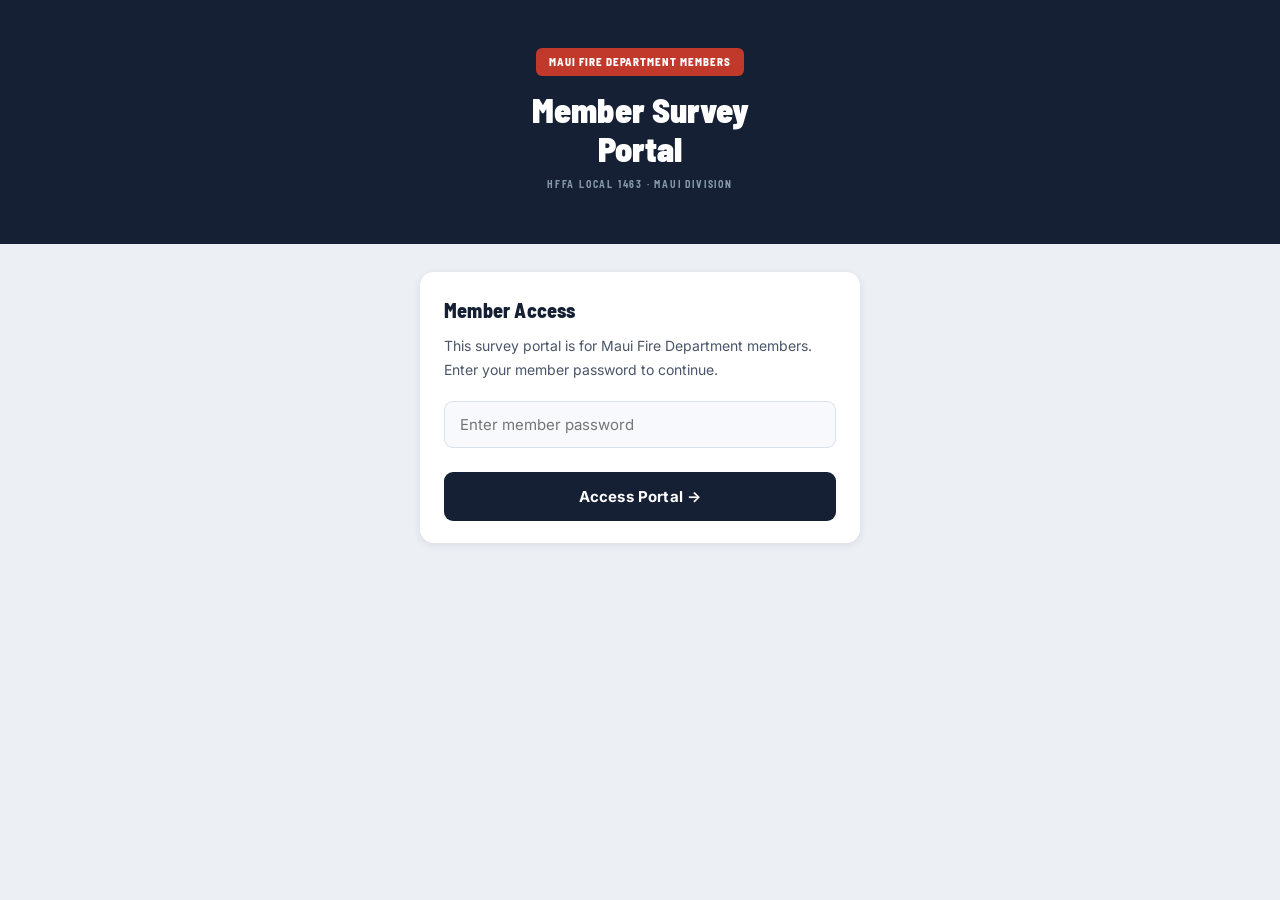
==== index.html @ 0fe0f9e1 "Initial commit via Netlify [skip ci]" ====
<!DOCTYPE html>
<html lang="en">
<head>
  <meta charset="UTF-8" />
  <meta name="viewport" content="width=device-width, initial-scale=1.0" />
  <title>Member Survey — HFFA Local 1463 Maui Division</title>
  <link rel="stylesheet" href="css/style.css" />
</head>
<body>

  <!-- ── PASSWORD GATE ── -->
  <div id="gate" class="gate-wrapper">
    <div class="gate-header">
      <div class="badge">Maui Fire Department Members</div>
      <h1>Member Survey<br>Portal</h1>
      <div class="org" style="margin-top:8px">HFFA Local 1463 · Maui Division</div>
    </div>
    <div class="gate-body">
      <div class="card">
        <h2>Member Access</h2>
        <p>This survey portal is for Maui Fire Department members. Enter your member password to continue.</p>
        <input type="password" id="pw-input" placeholder="Enter member password" onkeydown="if(event.key==='Enter') checkPw()" />
        <div id="pw-error" class="error-msg hidden">Incorrect password. Please try again.</div>
        <button class="btn btn-primary" style="width:100%;margin-top:12px" onclick="checkPw()">
          Access Portal →
        </button>
      </div>
    </div>
  </div>

  <!-- ── HOME (after auth) ── -->
  <div id="main" class="hidden">

    <header class="site-header">
      <div class="container">
        <div style="display:flex;justify-content:space-between;align-items:flex-start;flex-wrap:wrap;gap:10px">
          <div>
            <div class="badge">All Members — Please Fill Out Your Survey</div>
            <h1>Rank-for-Rank Recall<br>Member Surveys</h1>
            <div class="org">HFFA Local 1463 · Maui Division</div>
            <p class="tagline">R4R affects everyone — not just ranked members. Choose your survey below.</p>
          </div>
          <div class="nav-links">
            <a href="results.html" class="nav-link-btn">Live Results</a>
          </div>
        </div>
      </div>
    </header>

    <main class="container page-body">

      <!-- Survey choices -->
      <a href="survey.html" class="survey-choice survey-choice-ranked">
        <div class="survey-choice-label">Ranked Members</div>
        <div class="survey-choice-title">Firefighter II, FF III & Captain Survey →</div>
        <div class="survey-choice-sub">R4R hours, the apparatus restriction, the TA double standard, and proposed changes.</div>
      </a>

      <a href="ff1-survey.html" class="survey-choice survey-choice-ff1">
        <div class="survey-choice-label">Firefighter I</div>
        <div class="survey-choice-title">Firefighter I Survey →</div>
        <div class="survey-choice-sub">Your experience with R4R, crew safety, relocations, and whether the policy accounts for you.</div>
      </a>

      <!-- About section -->
      <div class="card" style="margin-top:8px">
        <h2>What these surveys are about</h2>
        <p>The CBA guarantees every ranked member 288 hours of R4R opportunity per fiscal year. The department's current policy restricts that recall to the same apparatus class only. Here is what that means in practice:</p>

        <div class="apparatus-chart">
          <div class="chart-header">
            <span>Apparatus</span>
            <span>Accessible R4R Counterparts</span>
          </div>
          <div id="chart-rows"></div>
          <div class="chart-legend">
            <span><strong style="color:var(--navy)">Bold</strong> = accessible under current restriction</span>
            <span style="color:var(--light)">/ total = exists but impractical</span>
          </div>
        </div>

        <p>Nearly every FF III and Captain was trained through engine companies at some point. A FF I can TA to FF III on almost any apparatus. R4R affects the whole crew — including FF Is who may be relocated when ranked members work back-12 shifts. Both voices matter.</p>
      </div>

      <div class="notice-box notice-blue">
        <strong>Both surveys are completely anonymous.</strong> No names, badge numbers, or identifying information are collected or stored.
      </div>

      <p class="meta-text">Each survey takes about 5 minutes · Results are visible to all members</p>

    </main>
  </div>

  <script>
    const APPARATUS = [
      { name: "Engine",  accessible: 13, total: 14, note: null, zero: false },
      { name: "Tanker",  accessible: 3,  total: 7,  note: "3 at remote/off-island stations (Hana, Lanai, Molokai)", zero: false },
      { name: "BC Aid",  accessible: 5,  total: 6,  note: "Split 3 per battalion", zero: false },
      { name: "Ladder",  accessible: 1,  total: 2,  note: "Single counterpart on the other side of the island", zero: false },
      { name: "Hazmat",  accessible: 0,  total: 1,  note: "No counterparts exist anywhere in the county", zero: true },
      { name: "Rescue",  accessible: 0,  total: 1,  note: "No counterparts exist anywhere in the county", zero: true },
    ];

    function checkPw() {
      const val = document.getElementById("pw-input").value.trim().toLowerCase();
      if (val === "mauifire") {
        sessionStorage.setItem("r4r_auth", "1");
        showMain();
      } else {
        document.getElementById("pw-error").classList.remove("hidden");
        document.getElementById("pw-input").classList.add("input-error");
      }
    }

    function showMain() {
      document.getElementById("gate").classList.add("hidden");
      document.getElementById("main").classList.remove("hidden");
      buildChart();
    }

    function buildChart() {
      const MAX = 13;
      document.getElementById("chart-rows").innerHTML = APPARATUS.map((d) => {
        const pct   = d.accessible === 0 ? 2 : Math.round((d.accessible / MAX) * 100);
        const color = d.accessible === 0 ? "#C0392B" : "#162035";
        const opacity = d.accessible === 0 ? "0.35" : "1";
        const countHtml = d.accessible === 0
          ? `<span style="color:var(--red);font-weight:700">0</span>`
          : `<strong>${d.accessible}</strong><span class="of-total"> / ${d.total - 1}</span>`;
        return `<div class="chart-row ${d.zero ? "chart-row-zero" : ""}">
          <div class="chart-row-inner">
            <div class="chart-label">${d.name}</div>
            <div class="chart-bar-wrap"><div class="chart-bar" style="width:${pct}%;background:${color};opacity:${opacity}"></div></div>
            <div class="chart-count ${d.zero ? "zero" : ""}">${countHtml}</div>
          </div>
          ${d.note ? `<div class="chart-note">${d.note}</div>` : ""}
        </div>`;
      }).join("");
    }

    if (sessionStorage.getItem("r4r_auth") === "1") showMain();
  </script>
</body>
</html>
---- css/style.css ----
/* ── First Due Theme — HFFA Local 1463 Maui Division ─────────────────────────
   Fonts: Barlow Semi Condensed (headers/labels) + Inter (body/questions/buttons)
   Palette: Navy #162035 · Red #C0392B · Teal #0E7490 · Warm slate background
──────────────────────────────────────────────────────────────────────────── */

@import url('https://fonts.googleapis.com/css2?family=Barlow+Semi+Condensed:wght@600;700;800;900&family=Inter:wght@400;500;600;700;800&display=swap');

:root {
  /* Colors */
  --navy:    #162035;
  --navy2:   #1E2E4A;
  --red:     #C0392B;
  --teal:    #0E7490;
  --bg:      #ECF0F5;
  --card:    #FFFFFF;
  --text:    #1E293B;
  --body:    #4A5568;
  --light:   #7A8FA6;
  --border:  #D8E0EA;
  --lgray:   #EFF2F6;
  --input-bg:#F7F9FC;
  --blue-bg: #EFF6FF;
  --blue-bd: #BFDBFE;
  --blue-tx: #1D4ED8;
  --teal-bg: #ECFEFF;
  --teal-bd: #A5F3FC;
  --green:   #16A34A;
  --radius:  14px;
  --radius-sm: 9px;
  --shadow:  0 2px 8px rgba(22,32,53,0.09);
  --shadow-sm: 0 1px 3px rgba(22,32,53,0.07);

  /* Fonts */
  --font-head: 'Barlow Semi Condensed', system-ui, sans-serif;
  --font-body: 'Inter', system-ui, -apple-system, sans-serif;
}

*, *::before, *::after { box-sizing: border-box; margin: 0; padding: 0; }
html { font-size: 16px; -webkit-text-size-adjust: 100%; }

body {
  font-family: var(--font-body);
  font-size: 15px;
  background: var(--bg);
  color: var(--text);
  min-height: 100vh;
  line-height: 1.6;
  -webkit-font-smoothing: antialiased;
  -moz-osx-font-smoothing: grayscale;
}

a { color: inherit; text-decoration: none; }

/* ── Layout ── */
.container { max-width: 620px; margin: 0 auto; padding: 0 20px; }
.page-body { padding: 24px 20px 56px; }

/* ── Site Header ── */
.site-header { background: var(--navy); padding: 36px 24px 30px; }
.site-header .container { padding: 0; }

.badge {
  display: inline-block; background: var(--red); color: #fff;
  font-family: var(--font-head); font-size: 11px; font-weight: 800;
  letter-spacing: 0.09em; text-transform: uppercase;
  padding: 5px 13px; border-radius: 6px; margin-bottom: 14px;
}
.badge-ff1 { background: var(--teal); }

.site-header h1 {
  font-family: var(--font-head); color: #fff;
  font-size: 34px; font-weight: 900; line-height: 1.1; margin-bottom: 6px;
}
.org {
  font-family: var(--font-head); font-size: 10px; font-weight: 700;
  color: #8899AA; letter-spacing: 0.18em; text-transform: uppercase; margin-bottom: 12px;
}
.tagline { color: #8899AA; font-size: 14px; line-height: 1.7; font-weight: 400; }

/* ── Cards ── */
.card {
  background: var(--card); border-radius: var(--radius);
  padding: 22px 24px; box-shadow: var(--shadow); margin-bottom: 14px;
}
.card h2 {
  font-family: var(--font-head); font-size: 17px; font-weight: 800;
  color: var(--navy); margin-bottom: 10px; letter-spacing: 0.01em;
}
.card p { font-size: 14px; color: var(--body); line-height: 1.8; margin-bottom: 10px; font-weight: 400; }
.card p:last-child { margin-bottom: 0; }

/* ── Notices ── */
.notice-box {
  border-radius: var(--radius-sm); padding: 13px 16px;
  font-size: 13px; font-weight: 500; line-height: 1.65; margin-bottom: 20px;
}
.notice-blue { background: var(--blue-bg); border: 1.5px solid var(--blue-bd); color: var(--blue-tx); }
.notice-teal { background: var(--teal-bg); border: 1.5px solid var(--teal-bd); color: var(--teal); }

/* ── Buttons ── */
.btn {
  display: inline-block; border: none; border-radius: var(--radius-sm);
  padding: 15px 24px; font-family: var(--font-body); font-size: 15px;
  font-weight: 700; cursor: pointer; text-align: center;
  transition: opacity 0.15s, transform 0.1s; letter-spacing: 0.01em;
}
.btn:hover { opacity: 0.92; }
.btn:active { transform: scale(0.98); }
.btn:disabled { opacity: 0.4; cursor: default; transform: none; }

.btn-primary { background: var(--navy); color: #fff; }
.btn-teal    { background: var(--teal); color: #fff; }
.btn-secondary { background: var(--lgray); color: var(--navy); }
.btn-outline { background: transparent; border: 1.5px solid var(--border); color: var(--body); }
.btn-large { width: 100%; padding: 17px; font-size: 16px; margin-bottom: 12px; display: block; }

/* ── Inputs ── */
input[type="password"], input[type="text"], textarea {
  width: 100%; border: 1.5px solid var(--border); border-radius: var(--radius-sm);
  padding: 13px 15px; font-size: 15px; font-family: var(--font-body);
  color: var(--text); background: var(--input-bg); outline: none;
  transition: border-color 0.15s, box-shadow 0.15s;
}
input[type="password"]:focus, input[type="text"]:focus, textarea:focus {
  border-color: var(--navy); box-shadow: 0 0 0 3px rgba(22,32,53,0.1);
}
input.input-error { border-color: var(--red); }
textarea { resize: vertical; line-height: 1.65; }

/* ── Messages ── */
.error-msg { font-size: 13px; font-weight: 600; color: var(--red); margin-top: 8px; }
.hidden { display: none !important; }
.meta-text { font-size: 13px; color: var(--light); text-align: center; margin-top: 8px; font-weight: 500; }

/* ── Gate Page ── */
.gate-wrapper { min-height: 100vh; display: flex; flex-direction: column; }
.gate-header { background: var(--navy); padding: 48px 24px 40px; text-align: center; }
.gate-header h1 {
  font-family: var(--font-head); color: #fff;
  font-size: 34px; font-weight: 900; line-height: 1.15; margin-bottom: 8px;
}
.gate-body { flex: 1; display: flex; align-items: flex-start; justify-content: center; padding: 28px 20px; }
.gate-body .card { width: 100%; max-width: 440px; }
.gate-body h2 {
  font-family: var(--font-head); font-size: 20px; font-weight: 800;
  color: var(--navy); margin-bottom: 8px;
}
.gate-body p { font-size: 14px; color: var(--body); margin-bottom: 18px; line-height: 1.75; }
.gate-body input { margin-bottom: 12px; }

/* ── Survey choice cards ── */
.survey-choice {
  display: block; border-radius: var(--radius); padding: 22px 24px;
  margin-bottom: 12px; cursor: pointer; text-decoration: none;
  transition: opacity 0.15s, transform 0.1s;
}
.survey-choice:hover { opacity: 0.93; transform: translateY(-1px); }
.survey-choice:active { transform: translateY(0); }
.survey-choice-ranked { background: var(--navy); }
.survey-choice-ff1    { background: var(--teal); }
.survey-choice-label {
  font-family: var(--font-head); font-size: 11px; font-weight: 800;
  letter-spacing: 0.12em; text-transform: uppercase; color: rgba(255,255,255,0.5);
  margin-bottom: 4px;
}
.survey-choice-title {
  font-family: var(--font-head); font-size: 20px; font-weight: 800;
  color: #fff; margin-bottom: 4px; letter-spacing: 0.01em;
}
.survey-choice-sub { font-size: 13px; font-weight: 400; color: rgba(255,255,255,0.65); line-height: 1.55; }

/* ── Apparatus Chart ── */
.apparatus-chart { border: 1.5px solid var(--border); border-radius: 10px; overflow: hidden; margin: 16px 0; }
.chart-header { background: var(--navy); display: flex; justify-content: space-between; padding: 9px 14px; }
.chart-header span { font-family: var(--font-head); font-size: 11px; font-weight: 800; color: #fff; text-transform: uppercase; letter-spacing: 0.1em; }
.chart-header span:last-child { color: #8899AA; font-size: 10px; }
.chart-row { padding: 10px 14px; border-bottom: 1px solid #EDF0F5; }
.chart-row:nth-child(even) { background: #F8FAFC; }
.chart-row:last-child { border-bottom: none; }
.chart-row.chart-row-zero { background: #FEF2F2; }
.chart-row-inner { display: flex; align-items: center; gap: 10px; }
.chart-label { width: 54px; font-size: 12px; font-weight: 800; flex-shrink: 0; color: var(--navy); font-family: var(--font-head); letter-spacing: 0.02em; }
.chart-row-zero .chart-label { color: var(--red); }
.chart-bar-wrap { flex: 1; background: #E2E8F0; border-radius: 4px; height: 9px; overflow: hidden; }
.chart-bar { height: 9px; border-radius: 4px; transition: width 0.5s ease; }
.chart-count { font-size: 12px; font-weight: 700; color: var(--text); white-space: nowrap; flex-shrink: 0; min-width: 54px; text-align: right; }
.chart-count .of-total { font-weight: 400; color: var(--light); font-size: 11px; }
.chart-count.zero { color: var(--red); font-weight: 800; }
.chart-note { font-size: 11px; color: var(--light); font-style: italic; padding-left: 64px; margin-top: 3px; line-height: 1.4; }
.chart-row-zero .chart-note { color: #E57373; }
.chart-legend { background: var(--lgray); padding: 7px 14px; display: flex; gap: 16px; flex-wrap: wrap; }
.chart-legend span { font-size: 11px; color: var(--light); }

/* ── Survey Wrapper ── */
.survey-wrapper { display: flex; flex-direction: column; height: 100vh; }

/* Survey Header */
.survey-header { background: var(--navy); padding: 18px 20px 22px; flex-shrink: 0; }
.survey-header.ff1-header { background: var(--teal); }
.survey-header .container { padding: 0; }

.progress-bar { display: flex; gap: 4px; margin-bottom: 16px; }
.progress-seg { flex: 1; height: 4px; border-radius: 2px; background: rgba(255,255,255,0.15); transition: background 0.3s; }
.progress-seg.active { background: var(--red); }
.ff1-header .progress-seg.active { background: rgba(255,255,255,0.9); }

.section-counter {
  font-family: var(--font-head); font-size: 11px; font-weight: 700;
  color: rgba(255,255,255,0.45); letter-spacing: 0.14em; text-transform: uppercase; margin-bottom: 4px;
}
.survey-header h2 {
  font-family: var(--font-head); color: #fff;
  font-size: 26px; font-weight: 900; line-height: 1.15; margin-bottom: 6px;
}
.section-subtitle { color: rgba(255,255,255,0.6); font-size: 13px; line-height: 1.55; font-weight: 400; }
.ff1-header .section-subtitle { color: rgba(255,255,255,0.65); }

.survey-body { flex: 1; overflow-y: auto; padding: 18px 16px 12px; }

/* Bottom nav */
.survey-nav { flex-shrink: 0; background: #fff; border-top: 1px solid var(--border); padding: 14px 20px; }
.survey-nav .container { display: flex; gap: 10px; padding: 0; }

/* ── Question Cards ── */
.q-card {
  background: var(--card); border-radius: var(--radius);
  padding: 20px 20px 22px; margin-bottom: 14px; box-shadow: var(--shadow-sm);
  border: 1px solid rgba(216,224,234,0.6);
}
.q-text {
  font-size: 15px; font-weight: 600; color: var(--text);
  line-height: 1.6; margin-bottom: 16px; letter-spacing: -0.01em;
}
.q-required { color: var(--red); }

/* Pill options */
.pill-group { display: flex; flex-wrap: wrap; gap: 9px; }

.pill-btn {
  padding: 10px 15px; border-radius: var(--radius-sm);
  border: 1.5px solid var(--border); background: var(--input-bg);
  color: var(--text); font-size: 14px; font-weight: 500;
  cursor: pointer; font-family: var(--font-body); line-height: 1.45;
  text-align: left; transition: all 0.12s;
}
.pill-btn:hover { border-color: #94A3B8; background: #F1F4F8; }
.pill-btn.selected {
  border: 2px solid var(--navy); background: var(--navy);
  color: #fff; font-weight: 700;
}
.ff1-survey .pill-btn.selected { border-color: var(--teal); background: var(--teal); }

/* Multi select */
.multi-hint { font-size: 12px; color: var(--light); font-style: italic; margin-bottom: 11px; font-weight: 500; }

.multi-btn {
  display: flex; align-items: center; gap: 9px; padding: 10px 15px;
  border-radius: var(--radius-sm); border: 1.5px solid var(--border);
  background: var(--input-bg); color: var(--text); font-size: 14px;
  font-weight: 500; cursor: pointer; font-family: var(--font-body);
  line-height: 1.45; text-align: left; transition: all 0.12s;
}
.multi-btn:hover { border-color: #94A3B8; background: #F1F4F8; }
.multi-btn.selected {
  border: 2px solid var(--navy); background: var(--navy);
  color: #fff; font-weight: 700;
}
.ff1-survey .multi-btn.selected { border-color: var(--teal); background: var(--teal); }

.checkbox-box {
  width: 16px; height: 16px; border-radius: 4px;
  border: 1.5px solid #94A3B8; background: transparent;
  display: flex; align-items: center; justify-content: center;
  font-size: 11px; font-weight: 900; color: #fff; flex-shrink: 0; transition: all 0.12s;
}
.multi-btn.selected .checkbox-box { background: var(--red); border-color: var(--red); }

/* Scale */
.scale-group { display: grid; grid-template-columns: repeat(5, 1fr); gap: 5px; }

.scale-btn {
  padding: 11px 4px; border-radius: var(--radius-sm);
  border: 1.5px solid var(--border); background: var(--input-bg);
  color: var(--text); font-size: 12px; font-weight: 600;
  cursor: pointer; font-family: var(--font-body); text-align: center;
  line-height: 1.3; transition: all 0.12s;
}
.scale-btn:hover { border-color: #94A3B8; background: #F1F4F8; }
.scale-btn.selected {
  border: 2px solid var(--navy); background: var(--navy);
  color: #fff; font-weight: 700;
}
.ff1-survey .scale-btn.selected { border-color: var(--teal); background: var(--teal); }

.scale-selected-label {
  margin-top: 9px; font-size: 13px; font-weight: 700;
  color: var(--navy); min-height: 20px;
}

/* ── Results Header ── */
.results-header { background: var(--navy); padding: 20px 24px 18px; }
.results-header .container { padding: 0; }
.results-header h1 {
  font-family: var(--font-head); color: #fff;
  font-size: 26px; font-weight: 900; margin-bottom: 2px;
}
.results-meta { font-size: 12px; color: #8899AA; margin-top: 6px; font-weight: 500; }
.results-meta a { color: #60A5FA; text-decoration: underline; }

/* Summary strip */
.summary-strip { display: flex; gap: 10px; margin-bottom: 14px; }
.summary-card { flex: 1; border-radius: var(--radius); padding: 16px 18px; color: #fff; }
.summary-card.ranked-card { background: var(--navy); }
.summary-card.ff1-card    { background: var(--teal); }
.summary-card.total-card-sm { background: #374151; }
.summary-number { font-family: var(--font-head); font-size: 38px; font-weight: 900; line-height: 1; }
.summary-label { font-size: 12px; font-weight: 600; color: rgba(255,255,255,0.6); margin-top: 4px; }

.refresh-btn {
  background: rgba(255,255,255,0.1); border: none; color: #fff; border-radius: 8px;
  padding: 9px 14px; font-size: 13px; font-weight: 600; cursor: pointer;
  font-family: var(--font-body); transition: background 0.15s;
}
.refresh-btn:hover { background: rgba(255,255,255,0.18); }

/* Results blocks */
.results-block {
  background: var(--card); border-radius: var(--radius);
  padding: 20px 22px; margin-bottom: 12px; box-shadow: var(--shadow-sm);
  border: 1px solid rgba(216,224,234,0.5);
}
.block-title {
  font-family: var(--font-head); font-size: 12px; font-weight: 900;
  color: var(--navy); text-transform: uppercase; letter-spacing: 0.12em;
  padding-bottom: 10px; margin-bottom: 16px; border-bottom: 2px solid var(--lgray);
}

.result-group { margin-bottom: 24px; }
.result-label {
  font-size: 12px; font-weight: 700; color: var(--text);
  text-transform: uppercase; letter-spacing: 0.07em; margin-bottom: 10px;
}
.multi-note { font-weight: 400; font-size: 11px; color: var(--light); font-style: italic; text-transform: none; letter-spacing: 0; }

.result-row { margin-bottom: 10px; }
.result-row-top { display: flex; justify-content: space-between; align-items: baseline; margin-bottom: 4px; gap: 8px; }
.result-row-option { font-size: 13px; font-weight: 500; color: var(--text); line-height: 1.4; flex: 1; }
.result-row-count { font-size: 12px; font-weight: 700; color: var(--navy); white-space: nowrap; }
.result-row-count .pct { font-weight: 400; color: var(--light); }

.bar-bg { background: #E2E8F0; border-radius: 3px; height: 8px; }
.bar-fill { height: 8px; border-radius: 3px; transition: width 0.5s ease; }
.bar-fill-navy { background: var(--navy); }
.bar-fill-teal { background: var(--teal); }

.no-data { font-size: 13px; color: var(--light); font-style: italic; font-weight: 500; }

/* ── Comparison Block ── */
.comparison-block {
  background: var(--card); border-radius: var(--radius);
  padding: 20px 22px; margin-bottom: 14px; box-shadow: var(--shadow);
  border: 1px solid rgba(216,224,234,0.5);
}
.comparison-title {
  font-family: var(--font-head); font-size: 12px; font-weight: 900;
  color: #374151; text-transform: uppercase; letter-spacing: 0.12em;
  padding-bottom: 10px; margin-bottom: 8px; border-bottom: 2px solid var(--lgray);
}
.comparison-legend { display: flex; gap: 16px; margin-bottom: 18px; flex-wrap: wrap; }
.legend-item { display: flex; align-items: center; gap: 7px; font-size: 13px; font-weight: 600; color: var(--text); }
.legend-dot { width: 11px; height: 11px; border-radius: 2px; flex-shrink: 0; }
.legend-dot-navy { background: var(--navy); }
.legend-dot-teal  { background: var(--teal); }

.priority-row { margin-bottom: 18px; }
.priority-name { font-size: 14px; font-weight: 600; color: var(--text); margin-bottom: 9px; line-height: 1.4; }
.priority-bar-row { display: flex; align-items: center; gap: 9px; margin-bottom: 5px; }
.priority-bar-label { font-family: var(--font-head); font-size: 11px; font-weight: 800; width: 54px; flex-shrink: 0; text-transform: uppercase; letter-spacing: 0.06em; }
.priority-bar-label.ranked-label { color: var(--navy); }
.priority-bar-label.ff1-label    { color: var(--teal); }
.priority-bar-track { flex: 1; background: #E2E8F0; border-radius: 3px; height: 9px; }
.priority-bar-fill { height: 9px; border-radius: 3px; transition: width 0.5s ease; min-width: 2px; }
.priority-pct { font-size: 12px; font-weight: 700; min-width: 38px; text-align: right; flex-shrink: 0; }
.priority-pct.ranked-pct { color: var(--navy); }
.priority-pct.ff1-pct    { color: var(--teal); }

/* Text responses */
.text-response {
  background: var(--input-bg); border-left: 3px solid var(--navy);
  padding: 11px 15px; margin-bottom: 9px; border-radius: 0 7px 7px 0;
  font-size: 14px; color: var(--text); line-height: 1.7; font-weight: 400;
}
.text-response.ff1-response { border-left-color: var(--teal); }

/* Loading */
.loading { text-align: center; padding: 60px 20px; color: var(--light); font-size: 15px; font-weight: 500; }

/* ── Thanks Page ── */
.thanks-wrapper {
  min-height: 100vh; background: var(--navy);
  display: flex; flex-direction: column; align-items: center; justify-content: center;
  padding: 24px; text-align: center;
}
.thanks-wrapper.ff1-thanks { background: var(--teal); }
.thanks-emoji { font-size: 58px; margin-bottom: 22px; }
.thanks-wrapper h1 {
  font-family: var(--font-head); color: #fff;
  font-size: 32px; font-weight: 900; margin-bottom: 14px; line-height: 1.15;
}
.thanks-wrapper p {
  color: rgba(255,255,255,0.65); font-size: 15px; line-height: 1.8;
  max-width: 360px; margin: 0 auto 28px; font-weight: 400;
}
.thanks-footer {
  font-family: var(--font-head); font-size: 11px; font-weight: 700;
  color: rgba(255,255,255,0.25); letter-spacing: 0.16em; text-transform: uppercase; margin-top: 20px;
}

/* ── Nav ── */
.nav-links { display: flex; gap: 8px; }
.nav-link-btn {
  background: rgba(255,255,255,0.1); border: none; color: #fff; border-radius: 8px;
  padding: 8px 13px; font-size: 13px; font-weight: 600; cursor: pointer;
  font-family: var(--font-body); text-decoration: none; display: inline-block; transition: background 0.15s;
}
.nav-link-btn:hover { background: rgba(255,255,255,0.18); }

/* ── Top 3 Priority Picker ── */
.top3-hint { font-size: 12px; font-weight: 500; color: var(--light); font-style: italic; margin-bottom: 9px; }
.top3-status {
  font-family: var(--font-head); font-size: 15px; font-weight: 800;
  color: var(--navy); margin-bottom: 14px; min-height: 24px;
  letter-spacing: 0.01em; transition: color 0.2s;
}
.ff1-survey .top3-status { color: var(--teal); }
.top3-status.done { color: var(--green); }

.top3-grid { display: flex; flex-direction: column; gap: 9px; }

.top3-btn {
  position: relative; width: 100%;
  padding: 13px 15px 13px 50px;
  border-radius: var(--radius-sm); border: 1.5px solid var(--border);
  background: var(--input-bg); color: var(--text);
  font-size: 14px; font-weight: 500; cursor: pointer;
  font-family: var(--font-body); text-align: left; transition: all 0.15s; line-height: 1.45;
}
.top3-btn:hover:not(.dimmed):not(.selected) { border-color: #94A3B8; background: #F1F4F8; }
.top3-btn.selected {
  border: 2px solid var(--navy); background: var(--navy);
  color: #fff; font-weight: 700;
}
.ff1-survey .top3-btn.selected { border-color: var(--teal); background: var(--teal); }
.top3-btn.dimmed { opacity: 0.32; cursor: default; pointer-events: none; }

.top3-rank {
  position: absolute; left: 12px; top: 50%; transform: translateY(-50%);
  width: 26px; height: 26px; border-radius: 50%;
  background: var(--red); color: #fff;
  font-family: var(--font-head); font-size: 14px; font-weight: 900;
  display: flex; align-items: center; justify-content: center; flex-shrink: 0;
}
.top3-rank.hidden { display: none; }

/* ── Rating Grid (legacy, kept for compatibility) ── */
.rating-hint {
  display: flex; justify-content: space-between;
  font-size: 12px; font-weight: 500; color: var(--light); font-style: italic; margin-bottom: 14px;
}
.rating-grid { display: flex; flex-direction: column; gap: 14px; }
.rating-item-name { font-size: 14px; font-weight: 600; color: var(--text); margin-bottom: 8px; line-height: 1.4; }
.rating-buttons { display: grid; grid-template-columns: repeat(10, 1fr); gap: 3px; }
.rating-btn {
  border-radius: 5px; border: 1.5px solid var(--border); background: var(--input-bg);
  color: var(--text); font-size: 12px; font-weight: 500; cursor: pointer;
  font-family: var(--font-body); text-align: center; padding: 7px 0; transition: all 0.1s; line-height: 1;
}
.rating-btn:hover { border-color: var(--navy); background: var(--lgray); }
.rating-btn.selected { background: var(--navy); border-color: var(--navy); color: #fff; font-weight: 800; }
.ff1-survey .rating-btn:hover { border-color: var(--teal); }
.ff1-survey .rating-btn.selected { background: var(--teal); border-color: var(--teal); }
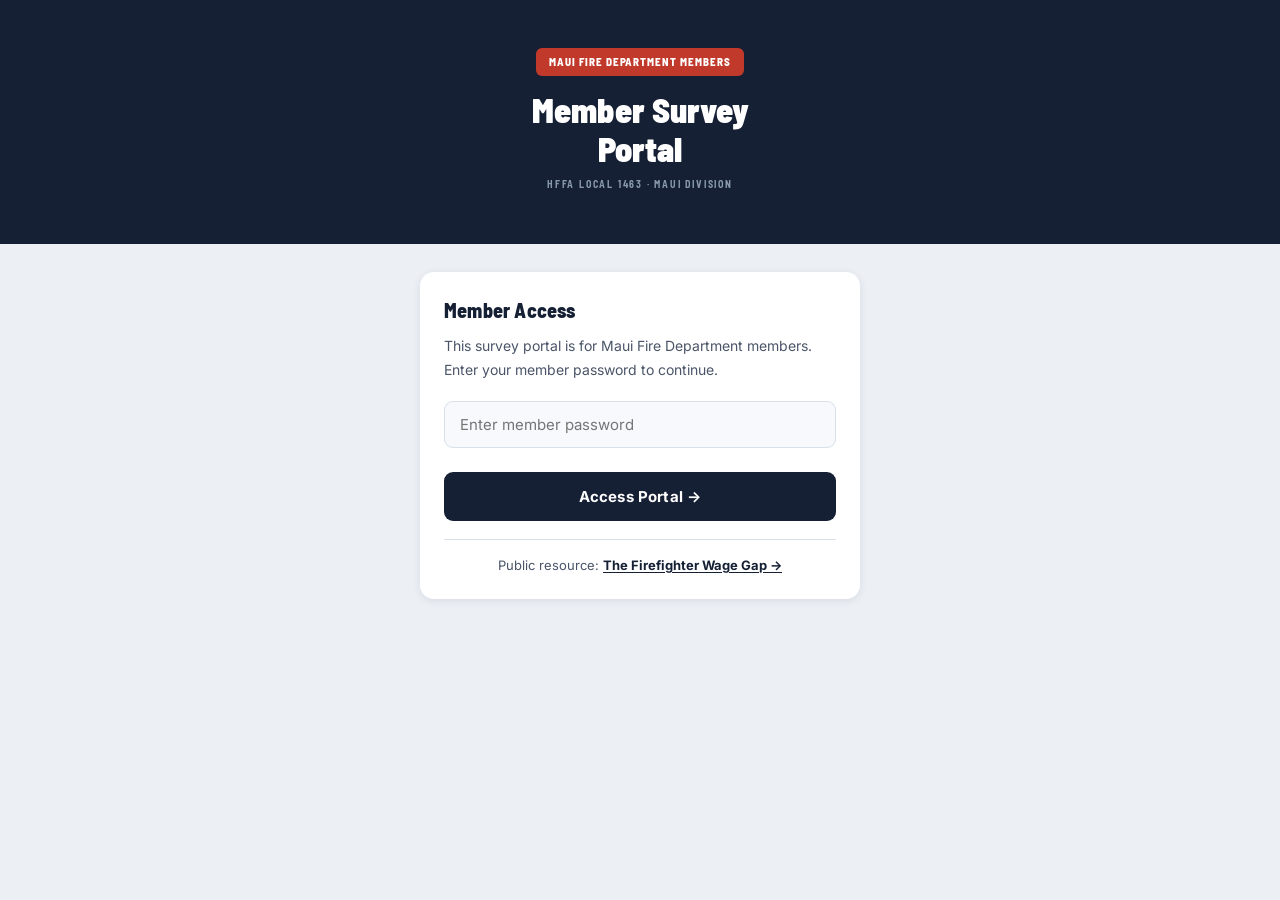
==== commit 1f62fa53: "portal: add wage-gap link to nav and public gate Link the public wages.mauifirepulse.com (BU-11 Purc" ====
--- a/index.html
+++ b/index.html
@@ -24,6 +24,9 @@
         <button class="btn btn-primary" style="width:100%;margin-top:12px" onclick="checkPw()">
           Access Portal →
         </button>
+        <p style="text-align:center;margin:18px 0 0;padding-top:14px;border-top:1px solid var(--border);font-size:13px;color:var(--body)">
+          Public resource: <a href="https://wages.mauifirepulse.com" target="_blank" rel="noopener" style="color:var(--navy);font-weight:700;text-decoration:underline;text-underline-offset:2px">The Firefighter Wage Gap →</a>
+        </p>
       </div>
     </div>
   </div>
@@ -31,19 +34,22 @@
   <!-- ── HOME (after auth) ── -->
   <div id="main" class="hidden">
 
+    <nav class="portal-nav" aria-label="Survey portal">
+      <a href="index.html" aria-current="page">Home</a>
+      <a href="survey.html">Ranked Survey</a>
+      <a href="ff1-survey.html">FF I Survey</a>
+      <a href="results.html">Live Results</a>
+      <a href="survey_share.html">Share Results</a>
+      <a href="cba.html">CBA Reference</a>
+      <a href="https://wages.mauifirepulse.com" target="_blank" rel="noopener">Wage Gap</a>
+    </nav>
+
     <header class="site-header">
       <div class="container">
-        <div style="display:flex;justify-content:space-between;align-items:flex-start;flex-wrap:wrap;gap:10px">
-          <div>
-            <div class="badge">All Members — Please Fill Out Your Survey</div>
-            <h1>Rank-for-Rank Recall<br>Member Surveys</h1>
-            <div class="org">HFFA Local 1463 · Maui Division</div>
-            <p class="tagline">R4R affects everyone — not just ranked members. Choose your survey below.</p>
-          </div>
-          <div class="nav-links">
-            <a href="results.html" class="nav-link-btn">Live Results</a>
-          </div>
-        </div>
+        <div class="badge">All Members — Please Fill Out Your Survey</div>
+        <h1>Rank-for-Rank Recall<br>Member Surveys</h1>
+        <div class="org">HFFA Local 1463 · Maui Division</div>
+        <p class="tagline">R4R affects everyone — not just ranked members. Choose your survey below.</p>
       </div>
     </header>
 
@@ -80,6 +86,7 @@
         </div>
 
         <p>Nearly every FF III and Captain was trained through engine companies at some point. A FF I can TA to FF III on almost any apparatus. R4R affects the whole crew — including FF Is who may be relocated when ranked members work back-12 shifts. Both voices matter.</p>
+        <p style="margin-top:4px"><a href="cba.html" style="color:var(--navy);font-weight:700;text-decoration:underline;text-underline-offset:2px">Read the actual CBA language — R4R, Temporary Assignments & Substitution →</a></p>
       </div>
 
       <div class="notice-box notice-blue">
@@ -101,14 +108,24 @@
       { name: "Rescue",  accessible: 0,  total: 1,  note: "No counterparts exist anywhere in the county", zero: true },
     ];
 
-    function checkPw() {
-      const val = document.getElementById("pw-input").value.trim().toLowerCase();
-      if (val === "mauifire") {
-        sessionStorage.setItem("r4r_auth", "1");
-        showMain();
-      } else {
-        document.getElementById("pw-error").classList.remove("hidden");
-        document.getElementById("pw-input").classList.add("input-error");
+    async function checkPw() {
+      const val = document.getElementById("pw-input").value.trim();
+      const err = document.getElementById("pw-error");
+      try {
+        const res = await fetch("/api/results?check=1", { headers: { "x-member-pass": val } });
+        if (res.ok) {
+          sessionStorage.setItem("r4r_auth", "1");
+          sessionStorage.setItem("r4r_pass", val);
+          err.classList.add("hidden");
+          showMain();
+        } else {
+          err.textContent = "Incorrect password. Please try again.";
+          err.classList.remove("hidden");
+          document.getElementById("pw-input").classList.add("input-error");
+        }
+      } catch {
+        err.textContent = "Couldn't reach the server. Check your connection and try again.";
+        err.classList.remove("hidden");
       }
     }
 
--- a/css/style.css
+++ b/css/style.css
@@ -425,6 +425,28 @@
 }
 .nav-link-btn:hover { background: rgba(255,255,255,0.18); }
 
+/* ── Portal nav bar (unified · clean · symmetrical · responsive) ── */
+.portal-nav {
+  position: sticky; top: 0; z-index: 30;
+  background: var(--navy2);
+  border-bottom: 2px solid var(--red);
+  display: flex; flex-wrap: wrap; justify-content: center; align-items: center;
+  gap: 6px; padding: 9px 14px;
+}
+.portal-nav a {
+  font-family: var(--font-head); font-size: 12.5px; font-weight: 700;
+  letter-spacing: 0.04em; text-transform: uppercase; color: #B7C4D6;
+  padding: 8px 14px; border-radius: 8px; white-space: nowrap;
+  transition: background 0.15s, color 0.15s;
+}
+.portal-nav a:hover { background: rgba(255,255,255,0.10); color: #fff; }
+.portal-nav a[aria-current="page"] { background: var(--red); color: #fff; }
+.portal-nav a:focus-visible { outline: 2px solid #fff; outline-offset: 2px; }
+@media (max-width: 560px) {
+  .portal-nav { gap: 4px; padding: 8px 8px; }
+  .portal-nav a { font-size: 11px; padding: 7px 9px; letter-spacing: 0.02em; }
+}
+
 /* ── Top 3 Priority Picker ── */
 .top3-hint { font-size: 12px; font-weight: 500; color: var(--light); font-style: italic; margin-bottom: 9px; }
 .top3-status {
